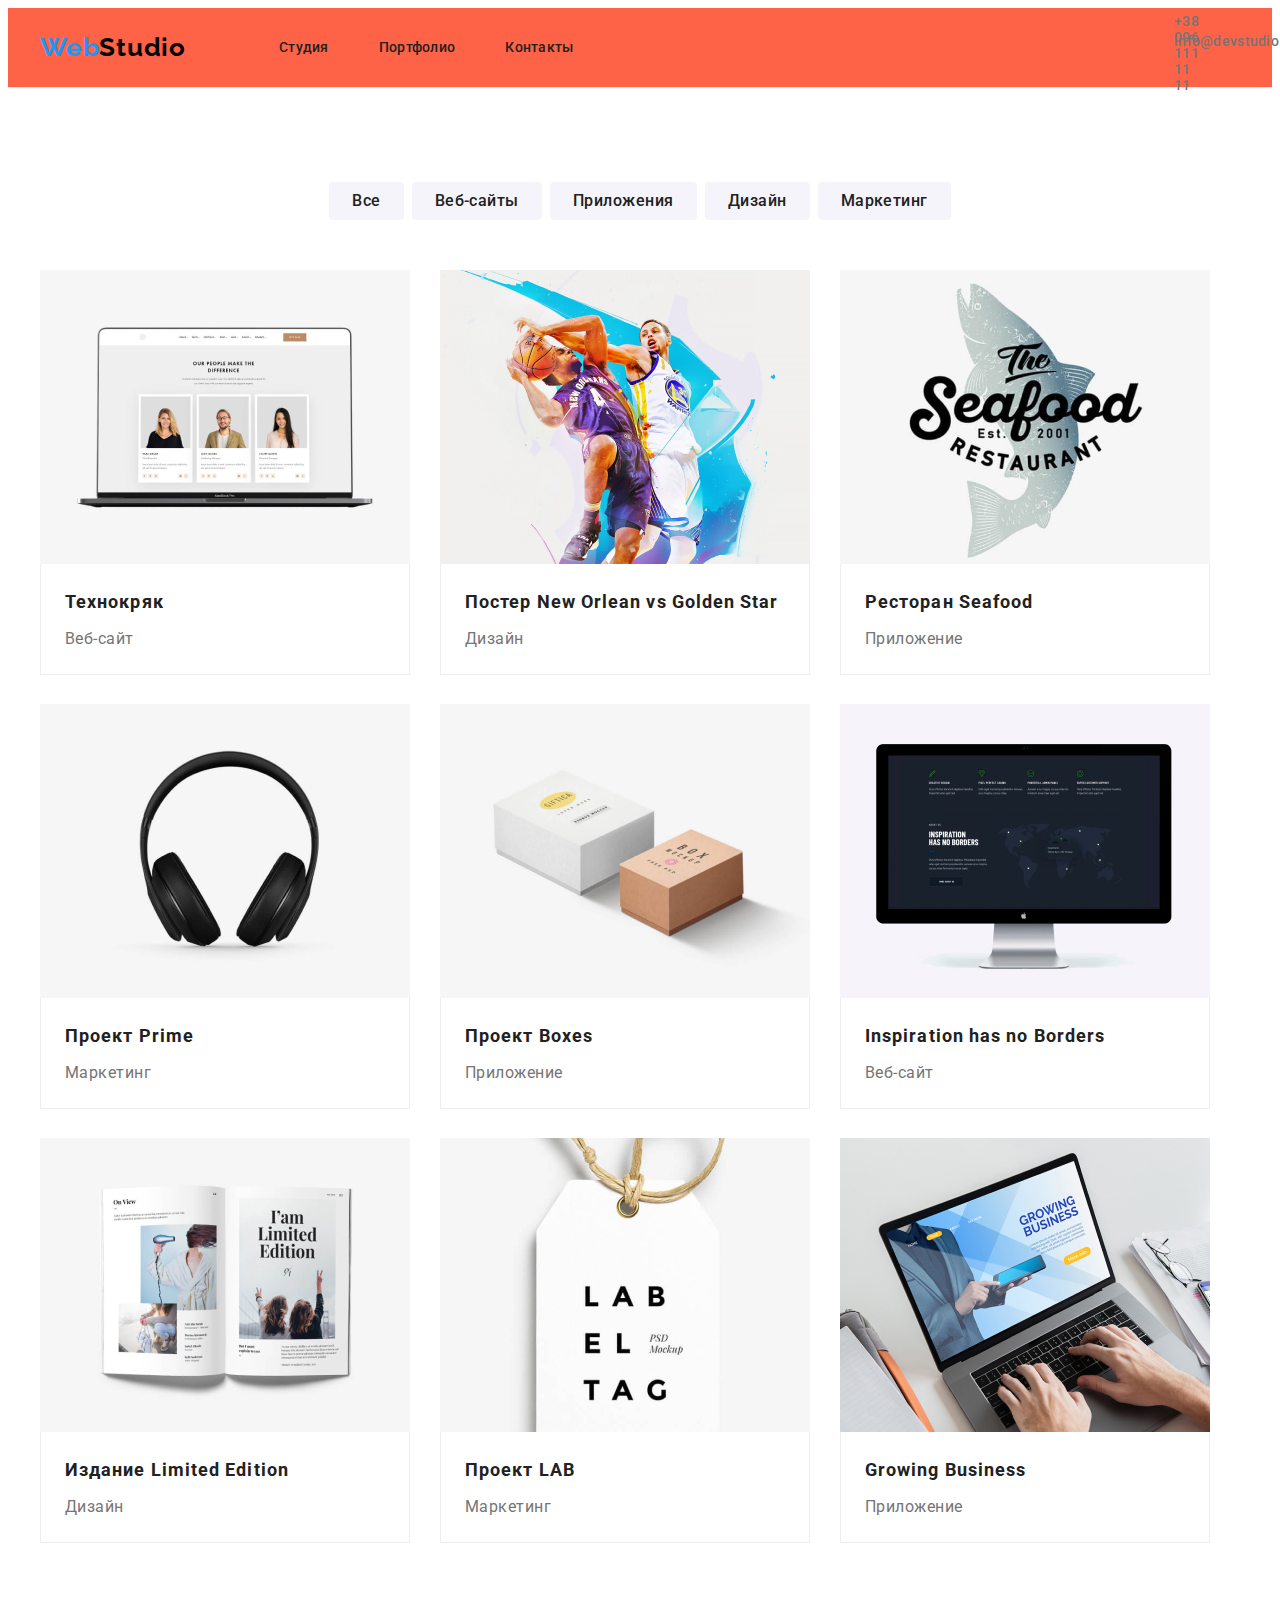
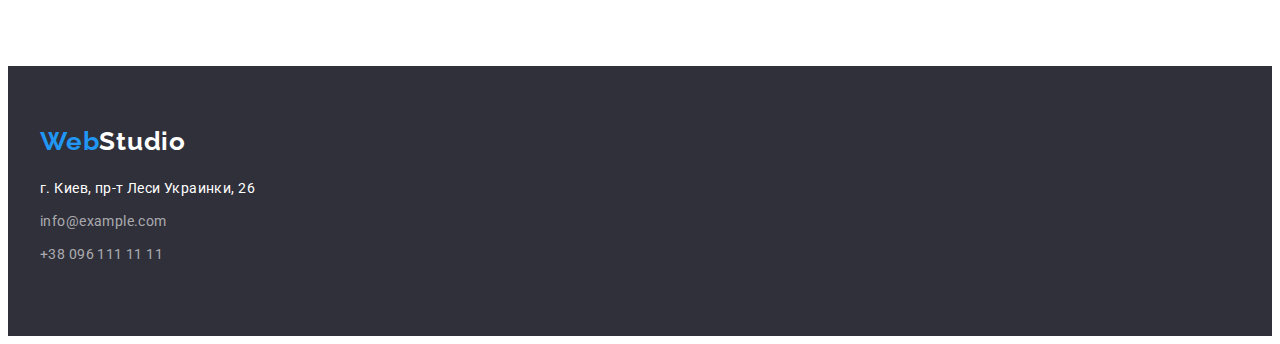
==== portfolio.html @ 63d54dc2 "hw04" ====
<!DOCTYPE html>
<html lang="ru">

<head>
    <meta charset="UTF-8" />
    <meta name="viewport" content="width=device-width, initial-scale=1.0" />
    <title>WebStudio</title>
    <link rel="preconnect" href="https://fonts.gstatic.com">
    <link href="https://fonts.googleapis.com/css2?family=Raleway:wght@700&family=Roboto:wght@400;500;700;900&display=swap" rel="stylesheet">
    <link rel="stylesheet" href="https://cdnjs.cloudflare.com/ajax/libs/modern-normalize/1.0.0/modern-normalize.min.css" integrity="sha512-ISS7cAi1PEhQ8jnbJpJZMd29NlhNj4AWYyLOSp2CE/CsHxTCu+r+t0D2yoJudVrd0/8fTVPUVDzY5Tvli75u/g==" crossorigin="anonymous" />
    <link rel="stylesheet" href="./css/style.css">
</head>

<body>
    <header class="header">
        <div class="container">
        <nav class="navigation">
            <a class="logo-link link" href="/" aria-label="логотип сайта">
                <span class="logo-link">Web</span><span class="logo-right">Studio</span></a>
                           
            <ul class="navigation-list list">
                <li class="navigation-list-item">
                    <a class="navigation-list-link link" href="./index.html">Студия</a>
                </li>
                <li class="navigation-list-item">
                    <a class="navigation-list-link link" href="#">Портфолио</a>
                </li>
                <li class="navigation-list-item">
                    <a class="navigation-list-link link" href="#">Контакты</a>
                </li>
                </ul>
        </nav>
        <address class="address">
            <a class="header-contact-mail link" href="mailto:info@devstudio.com">info@devstudio.com</a>
            <a class="header-contact-tel link" href="tel:+380961111111">+38 096 111 11 11</a>
        </address>
        </div>
    </header>
    <main>
        <!-- Portfolio -->
        <section class="portfolio"> 
            <div class="container">
                <h1 class="visually-hidden">Портфолио</h1>
                <ul class="button-list list">
                    <li class="button-list-item"><button class="portfolio-modal-button" type="button">Все</button></li>
                    <li class="button-list-item"><button class="portfolio-modal-button" type="button">Веб-сайты</button></li>
                    <li class="button-list-item"><button class="portfolio-modal-button" type="button">Приложения</button></li>
                    <li class="button-list-item"><button class="portfolio-modal-button" type="button">Дизайн</button></li>
                    <li class="button-list-item"><button class="portfolio-modal-button" type="button">Маркетинг</button></li>
                </ul>
            </div>
            <div class="container">
                <ul class="project-list list">
                    <li class="project-list-item">
                    <a class="project-list-link link" href="#">
                        <img src="./hw-02/project-1.jpg" alt="ноутбук" width="370" height="294">
                        <div class="project-description">
                        <h2 class="project-title">Технокряк</h2>
                        <p class="project-text">Веб-сайт</p>
                    </div>
                    </a>
                    </li>
                    <li class="project-list-item">
                    <a class="project-list-link link" href="#">
                        <img src="./hw-02/project-2.jpg" alt="два баскетболиста" width="370" height="294">
                        <div class="project-description">
                        <h2 class="project-title">Постер New Orlean vs Golden Star</h2>
                        <p class="project-text">Дизайн</p>
                    </div>
                    </a>
                    </li>
                    <li class="project-list-item">
                    <a class="project-list-link link" href="#">
                        <img src="./hw-02/project-3.jpg" alt="логотип ресторана" width="370" height="294">
                        
                        <div class="project-description">
                        <h2 class="project-title">Ресторан Seafood</h2>
                        <p class="project-text">Приложение</p>
                    </div>
                    </a>
                    </li>
                    <li class="project-list-item">
                        <a class="project-list-link link" href="#">
                        <img src="./hw-02/project-4.jpg" alt="наушники" width="370" height="294">
                        <div class="project-description">
                        <h2 class="project-title">Проект Prime</h2>
                        <p class="project-text">Маркетинг</p>
                    </div>
                    </a>
                    </li>
                    <li class="project-list-item">
                    <a class="project-list-link link" href="#">
                        <img src="./hw-02/project-5.jpg" alt="две коробки" width="370" height="294">
                        <div class="project-description">
                        <h2 class="project-title">Проект Boxes</h2>
                        <p class="project-text">Приложение</p>
                    </div>
                    </a>
                    </li>
                    <li class="project-list-item"><a class="project-list-link link" href="#">
                        <img src="./hw-02/project-6.jpg" alt="экран компьютера" width="370" height="294">
                        <div class="project-description">
                        <h2 class="project-title">Inspiration has no Borders</h2>
                        <p class="project-text">Веб-сайт</p>
                    </div>
                    </a>
                    </li>
                    <li class="project-list-item"><a class="project-list-link link" href="#">
                        <img src="./hw-02/project-7.jpg" alt="открытый журнал" width="370" height="294">
                        <div class="project-description">
                        <h2 class="project-title">Издание Limited Edition</h2>
                        <p class="project-text">Дизайн</p>
                    </div>
                    </a>
                    </li>
                    <li class="project-list-item"><a class="project-list-link link" href="#">
                        <img src="./hw-02/project-8.jpg" alt="бирка" width="370" height="294">
                        <div class="project-description">
                        <h2 class="project-title">Проект LAB</h2>
                        <p class="project-text">Маркетинг</p>
                    </div>
                    </a>
                    </li>
                    <li class="project-list-item"><a class="project-list-link link" href="#">
                        <img src="./hw-02/project-9.jpg" alt="печатают на ноутбуке" width="370" height="294">
                        <div class="project-description">
                        <h2 class="project-title">Growing Business</h2>
                        <p class="project-text">Приложение</p>
                    </div>
                    </a>
                    </li>
                </ul>
            </div>
        </section>
    </main>
    <footer class="footer">
        <div class="container">
        <a class="footer-logo-link link" href="/" aria-label="логотип сайта">
            <span class="logo-link">Web</span><span class="logo-right-dark">Studio</span></a>
       <address class="address">
        <div class="footer-address-container">   
        <ul class="footer-address-list list">
           <li class="footer-address-list-item"><p class="footer-address">г. Киев, пр-т Леси Украинки, 26</p></li>
           <li class="footer-address-list-item"><a class="footer-contact-mail link" href="mailto:info@example.com">info@example.com</a></li> 
           <li class="footer-address-list-item"><a class="footer-contact-tel link" href="tel:+380991111111">+38 096 111 11 11</a></li>
        </ul>
    </div>
        </address>
    </div>
    </footer>
</body>

</html>
---- css/style.css ----
/* цвет основного текста #212121 */
/* вторичный цвет текста  #757575;
 */
/* белый #FFFFFF  */
/* акцент #2196F3; #000000; rgba(255, 255, 255, 0.6); */
/* вторичный цвет фона #2F303A; */

:root {
  --primary-text-color: #212121;
  --primary-white-color: #FFFFFF;
  --secondary-text-color: #757575;
  --main-font: "Roboto", sans-serif;
  --secondary-font: "Raleway", sans-serif
  
  /*--accent-color-blue: #2196F3;;
  --accent-color-dark: #000000;
  --accent-color-footer: rgba(255, 255, 255, 0.6);*/
  
}

body {
  font-family: var(--main-font)
  
}

/*====== specifications=====*/

.visually-hidden {
    position: absolute;
    width: 1px;
    height: 1px;
    margin: -1px;
    border: 0;
    padding: 0;
    
    white-space: nowrap;
    clip-path: inset(100%);
    clip: rect(0 0 0 0);
    overflow: hidden;
  }

 
 
h1,
h2,
h3,
h4,
h5,
h6 {
  margin: 0;
}

ul,
ol {
  margin: 0;
  padding: 0;
}
  
p {
  margin: 0;
}

img {
  display: block;
}

.list {
  list-style: none;}

.link {
  text-decoration: none;
}

 /*========= end specifications=======*/

  /*====header===*/

.header {
padding-top: 24px;
padding-bottom: 24px;
border-bottom: 1px solid #ececec;
background-color: tomato;
}

.header .container {
    display: flex;
    align-items: center;
  }

.header .logo-right {
    margin-right: 93px;
    
  }
  /*.address {
    margin-top: 20px;
    }*/

.header .address {
    margin-left: auto;
    
  }

.header-contact-mail, .header-contact-tel {
    margin-right: 50px;
    display: flex;
    align-items: center;
    width: 16px;
    height: 12px;
    fill: #757575;
     }


    
/*.mail {
  display: inline-block;
  content: "";
  width: 16px;
  height: 12px;
  fill: #757575;
}*/
  
/*.header-contact-mail::before {
  display: block;
  background-color: var(--primary-white-color)
  width: 16px;
  height: 12px;
  fill: #757575;
}*/

.navigation {
  display: flex;
  align-items: center;
}

.navigation-list {
    display: flex;
    
}

  .navigation-list-item:not(:last-child) {
    margin-right: 50px;
  }

.logo-link {
  font-family: "Raleway", sans-serif;
  font-weight: 700;
  font-size: 26px;
  line-height: 1.192;
  letter-spacing: 0.03em;
  color: #2196F3;
 }
.logo-right {
  color: #000000;
 }
  
 .logo-right-dark {
  color: var(--primary-white-color);
  
 }
  
.navigation-list-link, .navigation-list-item {
font-weight: 500;
font-size: 14px;
line-height: 1.143;
letter-spacing: 0.02em;
color: var(--primary-text-color);
}
.navigation-list-link:hover,
.navigation-list-link:focus,
.header-contact-mail:hover,
.header-contact-mail:focus,
.header-contact-tel:hover,
.header-contact-tel:focus {
  color: #2196F3;
}

.header-contact-mail, .header-contact-tel {
font-family: var(--main-font);
font-weight: 500;
font-size: 14px;
line-height: 1.143;
letter-spacing: 0.02em;
color: var(--secondary-text-color);
}

.address {
  font-style: normal;
}
.container {
width: 1200px;
padding: 0 15px;
margin: 0 auto;
}

/*======end header =====*/

/*====== hero =====*/

.hero {
  background-color: #2F303A;
  padding-top: 200px;
  padding-bottom: 200px;
  background-image: linear-gradient(
    rgba(47, 48, 58, 0.4), 
    rgba(47, 48, 58, 0.4)), 
    url("../hero-img/hero-bg.jpg");
  background-repeat: no-repeat;
  background-size: cover;
}

/*.hero .container {
  padding-left: 252px;
  padding-right: 252px;
}*/

.hero-main-heading { 
  font-family: var(--main-font);
  font-weight: 900;
  font-size: 44px;
  line-height: 1.364;
  text-align: center;
  letter-spacing: 0.06em;
  text-transform: uppercase;
  color: var(--primary-white-color);
  margin-bottom: 30px;
 }

.modal-btn {
  min-width: 200px;
  height: 50px;
  border: 1px solid #2196F3;
  border-radius: 4px;
  font-family: var(--main-font);
  font-weight: 700;
  font-size: 16px;
  line-height: 1.875;
  display: block;
  margin: 0 auto;
  align-items: center;
  text-align: center;
  letter-spacing: 0.06em;
  background-color:  #2196F3;
  color: var(--primary-white-color);
  cursor: pointer;
  padding: 10px 32px;
  
  }

  .specifications {
  padding-top: 94px;
  padding-bottom: 94px;
  }
.hero-specification-list {
  display: flex;
  }


.hero-specification-heading {
  font-family: var(--main-font);
  font-weight: 700;
  font-size: 14px;
  line-height: 1.143;
  letter-spacing: 0.03em;
  text-transform: uppercase;
  color: var(--primary-text-color);
  margin-bottom: 10px;
}
.hero-specification-text {
  font-family: var(--main-font);
  font-weight: 400;
  font-size: 14px;
  line-height: 1.714;
  letter-spacing: 0.03em;
  color: var(--secondary-text-color);
}

.hero-specification-list-item:not(:last-child) {
  margin-right: 30px;
 }
  /*===== end hero =====*/

  /*====== about ======*/

  .about {
    
    
    padding-bottom: 94px;
  }
  .about-list {
    display: flex;
  }
  .about-title {
    font-family: var(--main-font);
    font-weight: 700;
    font-size: 36px;
    line-height: 1.167;
    text-align: center;
    letter-spacing: 0.03em;
    color: var(--primary-text-color);
    margin-bottom: 50px;
  }

  .about-list-item:not(:last-child) {
    margin-right: 30px;
  }
  /*.about .container {
    margin-bottom: 94px;
  }*/
 
  /*====== end about ======*/

  /*===== team ====*/
  .team {
   background-color: #F5F4FA;
   padding-top: 94px;
   padding-bottom: 94px;;
}
  .team-title {
    font-family: var(--main-font);
    font-weight: 700;
    font-size: 36px;
    line-height: 1.167;
    text-align: center;
    letter-spacing: 0.03em;
    color: var(--primary-text-color);
    margin-bottom: 50px;
}
  /*.team-list
  
  .team-list-link*/
 .team-list {
    display: flex;
    
}
.social-list {
  display: flex;
  justify-content: space-between;

}

.social-list-icon {
  fill: #AFB1B8;
  width: 20px;
  height: 20px;
}

.social-list-link {
  display: flex;
  justify-content: center;
  align-items: center;
  width: 44px;
  height: 44px;
  border-radius: 50%;
  background-color:  #F5F4FA;
}
.social-list-link:hover,
.social-list-link:focus {
  background-color: #2196F3;;
}
.social-list-link:hover .social-list-icon,
.social-list-link:focus .social-list-icon {
  fill: var(--primary-white-color)
}

 .team-list-item:not(:last-child) {
    margin-right: 30px;

 }
 .team-list-discription {
  padding: 30px 32px;
  
 }
.team-list-item {
  width: 270px;
  height: 428px;
  background: #FFFFFF;
  box-shadow: 0px 1px 3px rgba(0, 0, 0, 0.12), 0px 1px 1px rgba(0, 0, 0, 0.14), 0px 2px 1px rgba(0, 0, 0, 0.2);
  border-radius: 0px 0px 4px 4px;
}
.team-list-item:hover,
.team-list-item:focus {
  box-shadow: 0px 4px 4px rgba(0, 0, 0, 0.25), 0px 4px 4px rgba(0, 0, 0, 0.25), 0px 4px 4px rgba(0, 0, 0, 0.25);}
  
  .team-name {
    font-family: var(--main-font);
    font-weight: 500;
    font-size: 16px;
    line-height: 1.188;
    text-align: center;
    letter-spacing: 0.03em;
    color: var(--primary-text-color);
    
    margin-bottom: 10px;
  }
  .team-position {
    font-family: var(--main-font);
    font-weight: 400;
    font-size: 16px;
    line-height: 1.188;
    text-align: center;
    letter-spacing: 0.03em;
    color:var(--secondary-text-color);
    margin-bottom: 16px;
  }
/*====== end team ======*/

/*====== portfolio ====*/

/*.button-list*/

/*.button-list-item {
  font-family: var(--main-font);
  font-weight: 500;
  font-size: 16px;
  line-height: 1.625;
  text-align: center;
  letter-spacing: 0.03em;
  color: var(--primary-text-color);
  } 
  */
.portfolio {
  padding-top: 94px;
  padding-bottom: 94px;
}
.button-list {
  display: flex;
  justify-content: center;
  margin-bottom: 34px;
  padding-bottom: 16px;
   
}

.button-list-item:not(:last-child) {
  margin-right: 8px;

}

.portfolio-modal-button {

  min-width: 73px;
  height: 38px;
  border: 1px solid #F5F4FA;
  border-radius: 4px;
  font-family: var(--main-font);
  font-weight: 500;
  font-size: 16px;
  line-height: 1.625;
  display: flex;
  align-items: center;
  text-align: center;
  letter-spacing: 0.03em;
  background-color: #F5F4FA;
  color: var(--primary-text-color);
  cursor: pointer;
  padding: 6px 22px;
}

.portfolio-modal-button:hover,
.portfolio-modal-button:focus {
  background-color: #2196F3;
  color: var(--primary-white-color);

}

/*.project-list
.project-list-item
.project-list-link
border: 1px solid #eeeeee;*/


.project-list-item:nth-child(3n) {
  margin-right: 0;
}

.project-list-item:nth-last-child(-n + 3n) {
  margin-bottom: 0;
}

.project-list {
  display: flex;
  flex-wrap: wrap;
}
.project-list-item {
  width: 370px;
  height: 404px;
  
  margin-right: 30px;
  margin-bottom: 30px;
}

.project-description {
  padding: 20px 24px;
  border: 1px solid #eeeeee;
  border-top: none;
}


.project-title {
  font-family: var(--main-font);
  font-weight: 700;
  font-size: 18px;
  line-height: 2;
  letter-spacing: 0.06em;
  color: var(--primary-text-color);
  margin-bottom: 4px;
 
}

.project-text {
  font-family: var(--main-font);
  font-weight: 400;
  font-size: 16px;
  line-height: 1.875;
  letter-spacing: 0.03em;
  color: var(--secondary-text-color);
}

/*======footer=====*/
.footer {
  background-color:#2F303A;
  padding-top: 60px;
  padding-bottom: 60px;
}
.footer .container {
  flex-direction: column;
  }
  
  
/*.footer-logo-link {
padding-top: 60px;
margin-bottom: 20px;
}*/
.footer-logo-link {
  font-family: "Raleway", sans-serif;
  font-weight: 700;
  font-size: 26px;
  line-height: 1.192;
  letter-spacing: 0.03em;
  color: #2196F3;
  }
.footer-contact-mail, .footer-contact-tel {
  font-family: var(--main-font);
  font-weight: 400;
  font-size: 14px;
  line-height: 1.714;
  letter-spacing: 0.03em;
  color:rgba(255, 255, 255, 0.6);
  }
  /*.footer-address-container {
    padding-bottom: ;
  }*/

.footer-address-list-item:not(last-child) {
    margin-bottom: 9px;
  }

.footer-address {
    font-family: var(--main-font);
    font-weight: 400;
    font-size: 14px;
    line-height: 1.714;
    letter-spacing: 0.03em;
    color: var(--primary-white-color);
    margin-top: 20px;
  }
  /*.footer .address {
    padding-bottom: 60px;
  }*/
.footer-contact-mail:hover,
.footer-contact-mail:focus,
.footer-contact-tel:hover,
.footer-contact-tel:focus {
    color: #2196F3;}

  /*====end footer====*/
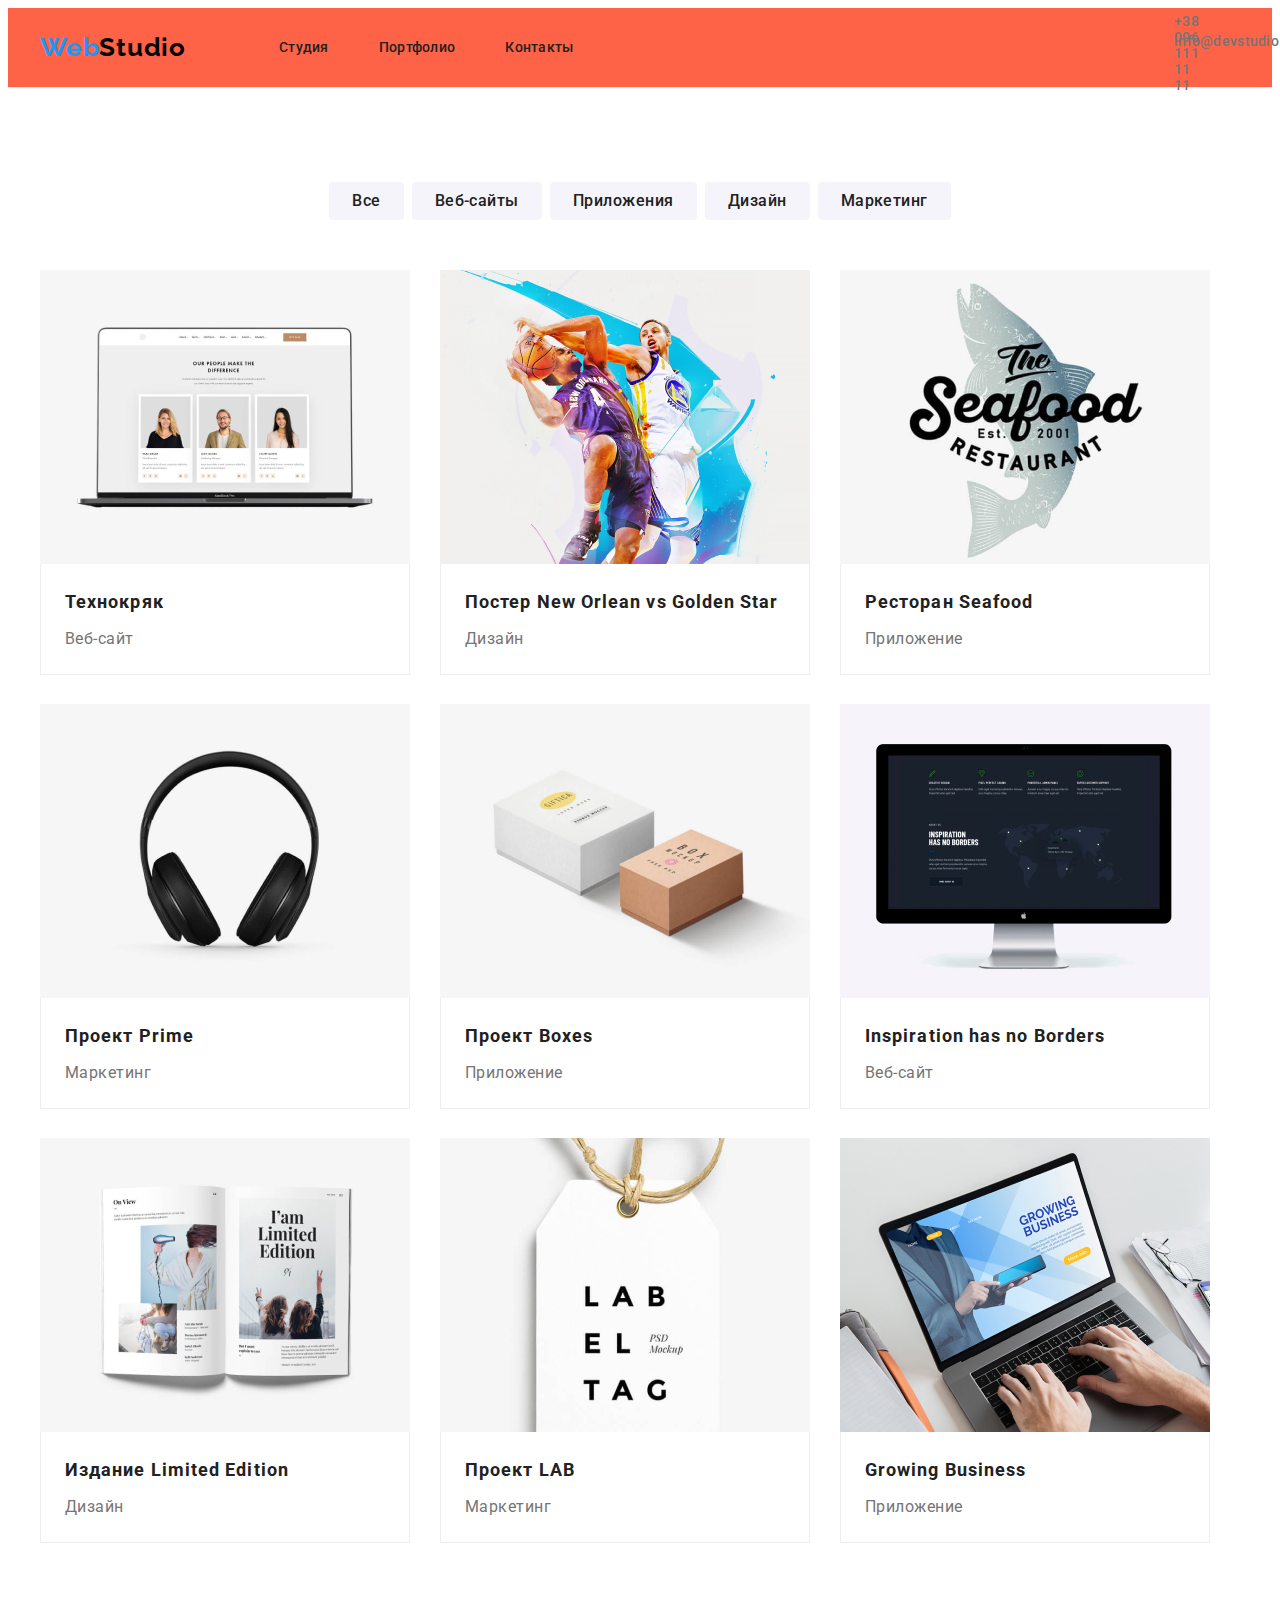
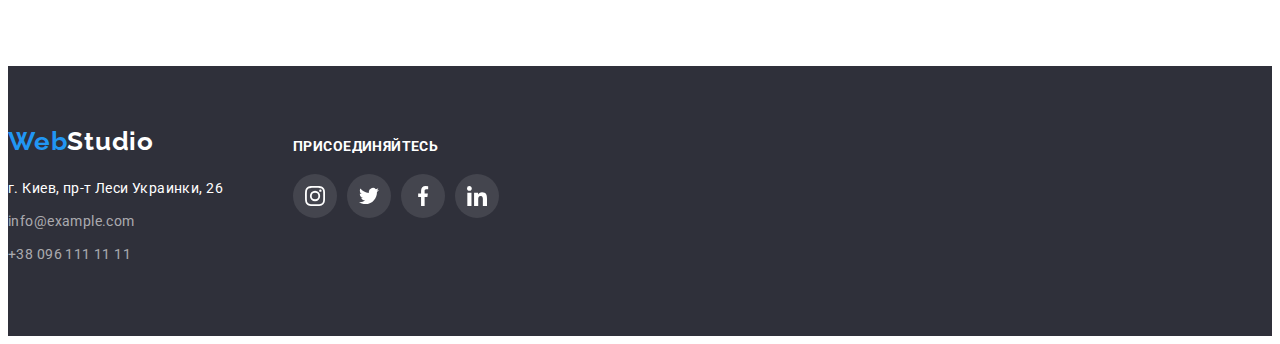
==== commit a32fcdce: "footer/Header" ====
--- a/portfolio.html
+++ b/portfolio.html
@@ -134,19 +134,50 @@
         </section>
     </main>
     <footer class="footer">
-        <div class="container">
-        <a class="footer-logo-link link" href="/" aria-label="логотип сайта">
+        <div class="footer-container-address">
+    <a class="footer-logo-link link" href="/" aria-label="логотип сайта">
             <span class="logo-link">Web</span><span class="logo-right-dark">Studio</span></a>
-       <address class="address">
-        <div class="footer-address-container">   
-        <ul class="footer-address-list list">
-           <li class="footer-address-list-item"><p class="footer-address">г. Киев, пр-т Леси Украинки, 26</p></li>
-           <li class="footer-address-list-item"><a class="footer-contact-mail link" href="mailto:info@example.com">info@example.com</a></li> 
-           <li class="footer-address-list-item"><a class="footer-contact-tel link" href="tel:+380991111111">+38 096 111 11 11</a></li>
-        </ul>
-    </div>
-        </address>
-    </div>
+        <address class="address">
+            <ul class="footer-address-list list">
+                <li class="footer-address-list-item"><p class="footer-address">г. Киев, пр-т Леси Украинки, 26</p></li>
+                <li class="footer-address-list-item"><a class="footer-contact-mail link" href="mailto:info@example.com">info@example.com</a></li> 
+                <li class="footer-address-list-item"><a class="footer-contact-tel link" href="tel:+380991111111">+38 096 111 11 11</a></li>
+             </ul>
+        
+        </address></div>
+        <div class="footer-container-connect">
+        <p class="connect">ПРИСОЕДИНЯЙТЕСЬ</p>
+        <ul class="footer-social-list list">
+            <li class="footer-social-list-item">
+                <a class="footer-social-list-link link" href="">
+                <svg class="footer-social-list-icon">
+                <use href="./sprite.svg#icon-instagram"></use>
+                </svg>
+                </a>
+            </li>
+            <li class="footer-social-list-item">
+                <a class="footer-social-list-link link" href="">
+                <svg class="footer-social-list-icon">
+                <use href="./sprite.svg#icon-twitter"></use>
+                </svg>
+                </a>
+            </li>
+            <li class="footer-social-list-item">
+                <a class="footer-social-list-link link" href="">
+                <svg class="footer-social-list-icon">
+                <use href="./sprite.svg#icon-facebook"></use>
+                </svg>
+                </a>
+            </li>
+        <li class="footer-social-list-item">
+            <a class="footer-social-list-link link" href="">
+            <svg class="footer-social-list-icon">
+            <use href="./sprite.svg#icon-linkedin"></use>
+            </svg>
+            </a>
+        </li>
+         </ul>
+        </div>
     </footer>
 </body>
 
--- a/css/style.css
+++ b/css/style.css
@@ -109,7 +109,10 @@
     fill: #757575;
      }
 
-
+.address-link {
+  display: flex;
+  align-items: center;
+}
     
 /*.mail {
   display: inline-block;
@@ -198,6 +201,11 @@
 
 .hero {
   background-color: #2F303A;
+  background-position: center;
+  text-align: center;
+  max-width: 1600px;
+  margin-left: auto;
+  margin-right: auto;
   padding-top: 200px;
   padding-bottom: 200px;
   background-image: linear-gradient(
@@ -253,7 +261,7 @@
 .hero-specification-list {
   display: flex;
   }
-
+  
 
 .hero-specification-heading {
   font-family: var(--main-font);
@@ -277,13 +285,49 @@
 .hero-specification-list-item:not(:last-child) {
   margin-right: 30px;
  }
+ .specification-container {
+  display: flex;
+  width: 270px;
+  height: 120px;
+  border-radius: 4px;
+  background-size: contain;
+  background-repeat: no-repeat;
+  background-position: center;
+  background-color: #F5F4FA;
+  padding: 25px 100px;
+  margin-bottom: 30px;
+ }
+ .specification-icon {
+  
+  width: 70px;
+  height: 70px;
+ }
+ /*.hero-specification-list-item::before {
+   display: block;
+   content: "";
+   height: 120px;
+   background-size: contain;
+   background-repeat: no-repeat;
+   background-position: center;
+   background-color: #F5F4FA;
+   padding: 25px 100px;
+   margin-bottom: 30px;
+ }
+
+
+ .icon-antenna::before{
+   background-image: url("../svg-icons/antenna.svg");}
+ .icon-clock::before{
+   background-image: url("../svg-icons/clock.svg");}
+ .icon-diagram::before{
+   background-image: url("../svg-icons/diagram.svg");}
+ .icon-astronaut::before{
+   background-image: url("../svg-icons/astronaut.svg");}*/
   /*===== end hero =====*/
 
   /*====== about ======*/
 
   .about {
-    
-    
     padding-bottom: 94px;
   }
   .about-list {
@@ -404,6 +448,55 @@
   }
 /*====== end team ======*/
 
+/*====== customers ====*/
+  .regular-customers {
+  background-color: #F5F4FA;
+  padding-top: 94px;
+  padding-bottom: 94px;;
+}
+ .customers-title {
+   font-family: var(--main-font);
+   font-weight: 700;
+   font-size: 36px;
+   line-height: 1.167;
+   text-align: center;
+   letter-spacing: 0.03em;
+   color: var(--primary-text-color);
+   margin-bottom: 50px;
+}
+.regular-customers {
+  background-color: var(--primary-white-color);
+}
+.customers {
+  display: flex;
+  justify-content: space-between;
+}
+.customers-list-icon {
+  fill: #AFB1B8;
+  /*width: 45px;
+  height: 45px;*/
+  }
+.customers-list-link {
+  display: flex;
+  justify-content: center;
+  align-items: center;
+  width: 170px;
+  height: 90px;
+  border: 1px solid #AFB1B8;
+  box-sizing: border-box;
+  border-radius: 4px;
+  background-color: var(--primary-white-color);
+}
+.customers-list-link:hover,
+.customers-list-link:focus {
+  border-color: #2196F3;
+}
+.customers-list-link:hover .customers-list-icon,
+.customers-list-link:focus .customers-list-icon {
+  fill: #2196F3;
+}
+
+/*====== end customers ====*/
 /*====== portfolio ====*/
 
 /*.button-list*/
@@ -493,7 +586,11 @@
   border: 1px solid #eeeeee;
   border-top: none;
 }
-
+.project-list-item:focus,
+.project-list-item:hover {
+  box-shadow: 0px 1px 1px rgba(0, 0, 0, 0.12), 0px 4px 4px rgba(0, 0, 0, 0.06), 1px 4px 6px rgba(0, 0, 0, 0.16);
+
+}
 
 .project-title {
   font-family: var(--main-font);
@@ -517,20 +614,17 @@
 
 /*======footer=====*/
 .footer {
+  display: flex;
   background-color:#2F303A;
   padding-top: 60px;
   padding-bottom: 60px;
-}
-.footer .container {
-  flex-direction: column;
-  }
-  
-  
-/*.footer-logo-link {
-padding-top: 60px;
-margin-bottom: 20px;
-}*/
-.footer-logo-link {
+  
+}
+/*.footer .container {
+  
+  }*/
+  
+  .footer-logo-link {
   font-family: "Raleway", sans-serif;
   font-weight: 700;
   font-size: 26px;
@@ -546,10 +640,9 @@
   letter-spacing: 0.03em;
   color:rgba(255, 255, 255, 0.6);
   }
-  /*.footer-address-container {
-    padding-bottom: ;
-  }*/
-
+  .footer-address-list {
+    margin-right: 70px;
+  }
 .footer-address-list-item:not(last-child) {
     margin-bottom: 9px;
   }
@@ -563,14 +656,55 @@
     color: var(--primary-white-color);
     margin-top: 20px;
   }
-  /*.footer .address {
-    padding-bottom: 60px;
-  }*/
+  
 .footer-contact-mail:hover,
 .footer-contact-mail:focus,
 .footer-contact-tel:hover,
 .footer-contact-tel:focus {
     color: #2196F3;}
 
+
+    .footer-social-list {
+      display: flex;
+      justify-content: space-between;
+    }
+    .footer-social-list-icon {
+      fill: #FFFFFF;
+      width: 20px;
+      height: 20px;
+    }
+    .footer-social-list-item:not(last-child) {
+      margin-right: 10px;
+    }
+.footer-social-list-link {
+  display: flex;
+  justify-content: center;
+  align-items: center;
+  width: 44px;
+  height: 44px;
+  border-radius: 50%;
+  background-color:  rgba(255, 255, 255, 0.1);
+}
+
+    .footer-social-list-link:hover,
+    .footer-social-list-link:focus {
+      background-color: #2196F3;;
+    }
+    .footer-social-list-link:hover .footer-social-list-icon,
+    .footer-social-list-link:focus .footer-social-list-icon {
+      fill: var(--primary-white-color)
+    }
+    .connect {
+      font-family: var(--main-font);
+      font-weight: 700;
+      font-size: 14px;
+      line-height: 1,143;
+      letter-spacing: 0.03em;
+      text-transform: uppercase;
+      color: #FFFFFF;
+      margin-bottom: 20px;
+      padding-top: 12px;
+    }
+
   /*====end footer====*/
   
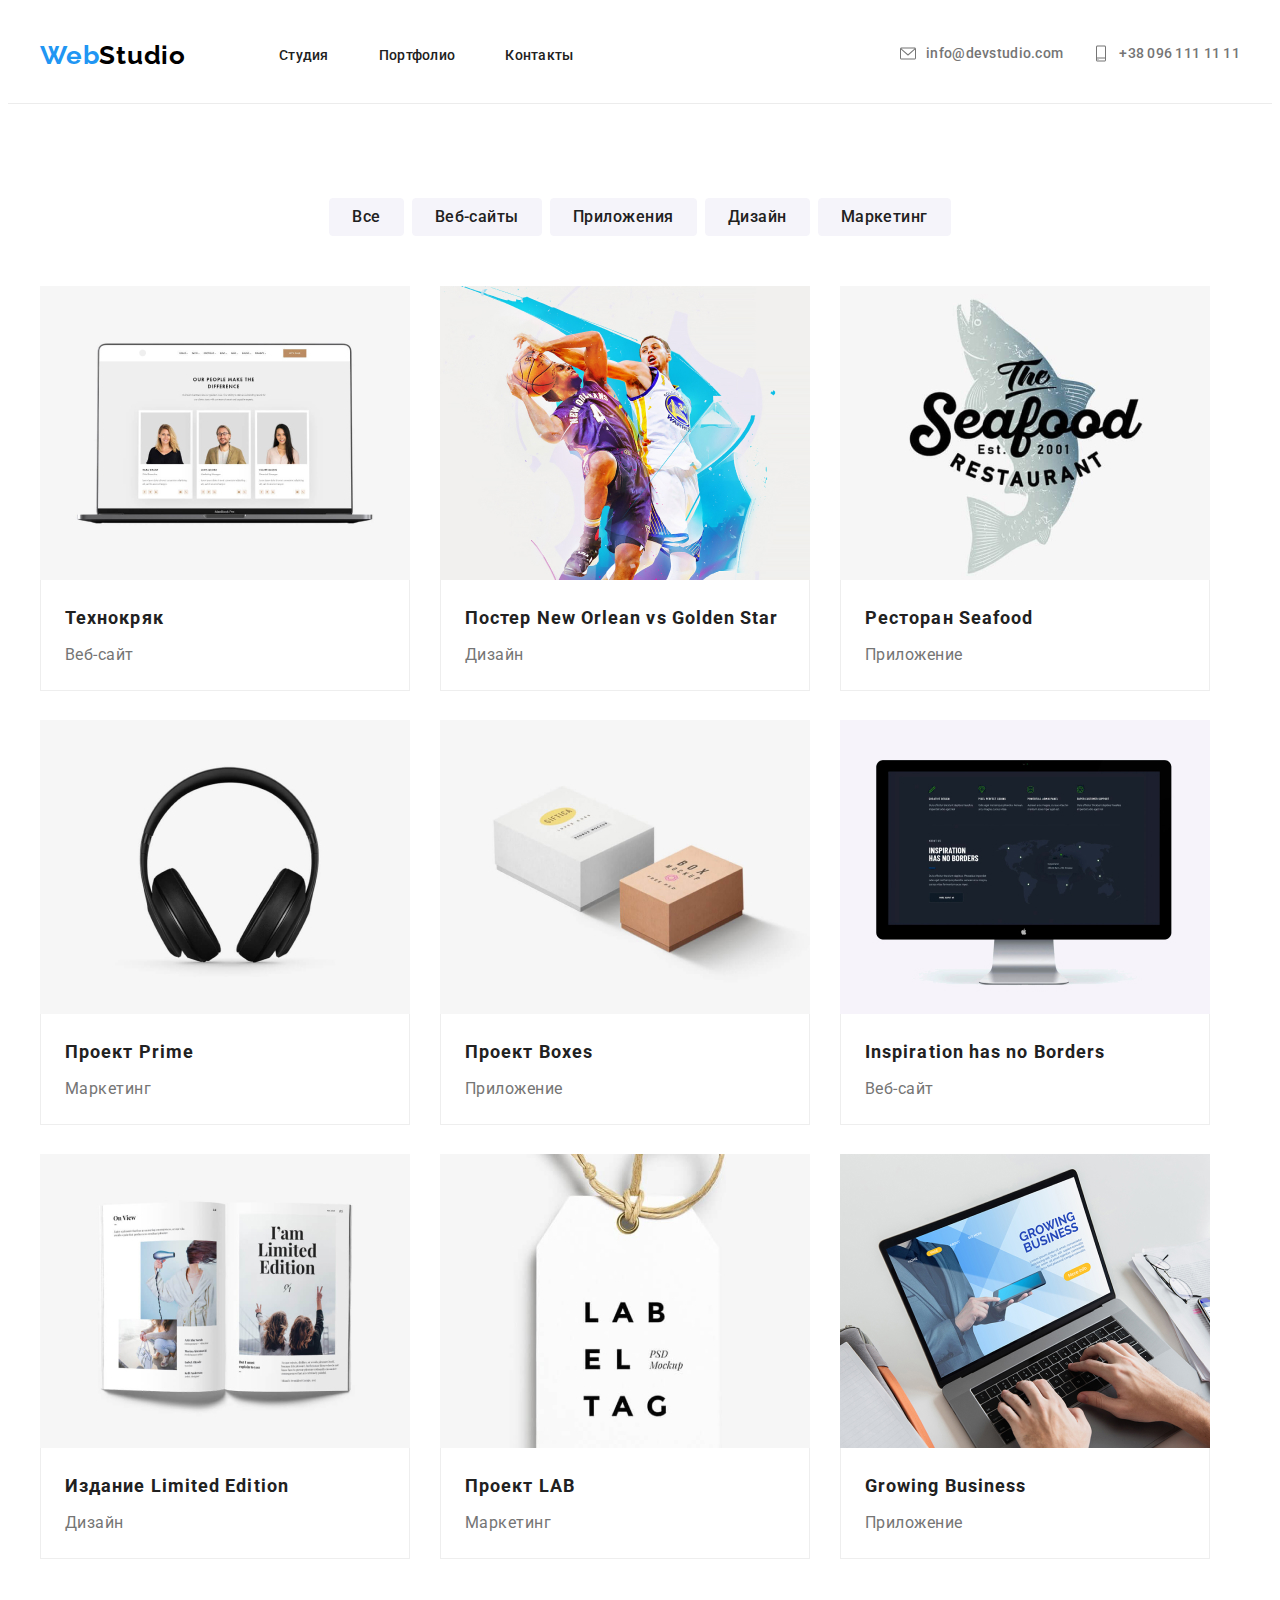
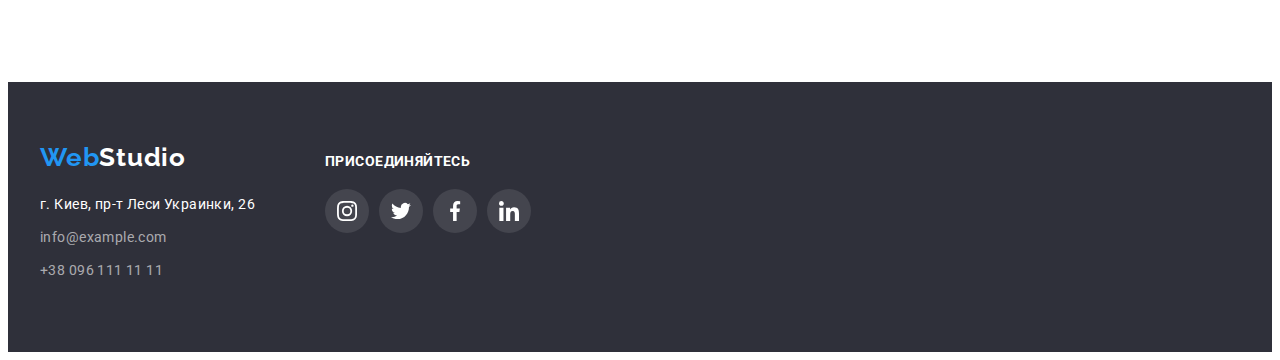
==== commit 53bb7171: "foooter, portfolio, social-link" ====
--- a/portfolio.html
+++ b/portfolio.html
@@ -14,25 +14,37 @@
 <body>
     <header class="header">
         <div class="container">
-        <nav class="navigation">
-            <a class="logo-link link" href="/" aria-label="логотип сайта">
+            <nav class="navigation">
+                <a class="logo-link link" href="/" aria-label="логотип сайта">
                 <span class="logo-link">Web</span><span class="logo-right">Studio</span></a>
                            
-            <ul class="navigation-list list">
-                <li class="navigation-list-item">
-                    <a class="navigation-list-link link" href="./index.html">Студия</a>
-                </li>
-                <li class="navigation-list-item">
-                    <a class="navigation-list-link link" href="#">Портфолио</a>
-                </li>
-                <li class="navigation-list-item">
-                    <a class="navigation-list-link link" href="#">Контакты</a>
-                </li>
-                </ul>
-        </nav>
-        <address class="address">
-            <a class="header-contact-mail link" href="mailto:info@devstudio.com">info@devstudio.com</a>
-            <a class="header-contact-tel link" href="tel:+380961111111">+38 096 111 11 11</a>
+                <ul class="navigation-list list">
+                    <li class="navigation-list-item">
+                        <a class="navigation-list-link link" href="./index.html">Студия</a>
+                    </li>
+                    <li class="navigation-list-item">
+                        <a class="navigation-list-link link" href="">Портфолио</a>
+                    </li>
+                    <li class="navigation-list-item">
+                        <a class="navigation-list-link link" href="#">Контакты</a>
+                    </li>
+                </ul>
+            </nav>
+    
+            <address class="address">
+                <ul class="address-link list">
+                    <li class="address-list-item"><a class="header-contact-mail link" href="mailto:info@devstudio.com">
+                    <svg class="header-icon" width="16px" hight="12px">
+                    <use href="./sprite.svg#icon-envelope"></use>
+                    </svg>info@devstudio.com
+                    </a>
+                    </li>
+            <li class="address-list-item"><a class="header-contact-tel link" href="tel:+380961111111">
+                <svg class="header-icon" width="10px" hight="16px">
+                <use href="./sprite.svg#icon-smartphone"></use>
+                </svg>+38 096 111 11 11
+                </a></li>
+        </ul>
         </address>
         </div>
     </header>
@@ -134,49 +146,53 @@
         </section>
     </main>
     <footer class="footer">
-        <div class="footer-container-address">
-    <a class="footer-logo-link link" href="/" aria-label="логотип сайта">
-            <span class="logo-link">Web</span><span class="logo-right-dark">Studio</span></a>
-        <address class="address">
-            <ul class="footer-address-list list">
-                <li class="footer-address-list-item"><p class="footer-address">г. Киев, пр-т Леси Украинки, 26</p></li>
-                <li class="footer-address-list-item"><a class="footer-contact-mail link" href="mailto:info@example.com">info@example.com</a></li> 
-                <li class="footer-address-list-item"><a class="footer-contact-tel link" href="tel:+380991111111">+38 096 111 11 11</a></li>
-             </ul>
+        <div class="footer-container-address container">
+            <div class="footer-logo-address">
+                <a class="footer-logo-link link" href="/" aria-label="логотип сайта">
+                    <span class="logo-link">Web</span><span class="logo-right-dark">Studio</span></a>
+            <address class="address">
+                <ul class="footer-address-list list">
+                    <li class="footer-address-list-item"><p class="footer-address">г. Киев, пр-т Леси Украинки, 26</p></li>
+                    <li class="footer-address-list-item"><a class="footer-contact-mail link" href="mailto:info@example.com">info@example.com</a></li> 
+                    <li class="footer-address-list-item"><a class="footer-contact-tel link" href="tel:+380991111111">+38 096 111 11 11</a></li>
+                </ul></div>
+            <div class="footer-container-connect">
+             
+                <p class="connect">ПРИСОЕДИНЯЙТЕСЬ</p>
+                <ul class="footer-social-list list">
+                    <li class="footer-social-list-item">
+                        <a class="footer-social-list-link link" href="">
+                        <svg class="footer-social-list-icon">
+                        <use href="./sprite.svg#icon-instagram"></use>
+                        </svg>
+                        </a>
+                    </li>
+                    <li class="footer-social-list-item">
+                        <a class="footer-social-list-link link" href="">
+                        <svg class="footer-social-list-icon">
+                        <use href="./sprite.svg#icon-twitter"></use>
+                        </svg>
+                        </a>
+                    </li>
+                    <li class="footer-social-list-item">
+                        <a class="footer-social-list-link link" href="">
+                        <svg class="footer-social-list-icon">
+                        <use href="./sprite.svg#icon-facebook"></use>
+                        </svg>
+                        </a>
+                    </li>
+                    <li class="footer-social-list-item">
+                        <a class="footer-social-list-link link" href="">
+                        <svg class="footer-social-list-icon">
+                        <use href="./sprite.svg#icon-linkedin"></use>
+                        </svg>
+                        </a>
+                    </li>
+                </ul>
+            </div>
+            </address>
         
-        </address></div>
-        <div class="footer-container-connect">
-        <p class="connect">ПРИСОЕДИНЯЙТЕСЬ</p>
-        <ul class="footer-social-list list">
-            <li class="footer-social-list-item">
-                <a class="footer-social-list-link link" href="">
-                <svg class="footer-social-list-icon">
-                <use href="./sprite.svg#icon-instagram"></use>
-                </svg>
-                </a>
-            </li>
-            <li class="footer-social-list-item">
-                <a class="footer-social-list-link link" href="">
-                <svg class="footer-social-list-icon">
-                <use href="./sprite.svg#icon-twitter"></use>
-                </svg>
-                </a>
-            </li>
-            <li class="footer-social-list-item">
-                <a class="footer-social-list-link link" href="">
-                <svg class="footer-social-list-icon">
-                <use href="./sprite.svg#icon-facebook"></use>
-                </svg>
-                </a>
-            </li>
-        <li class="footer-social-list-item">
-            <a class="footer-social-list-link link" href="">
-            <svg class="footer-social-list-icon">
-            <use href="./sprite.svg#icon-linkedin"></use>
-            </svg>
-            </a>
-        </li>
-         </ul>
+        
         </div>
     </footer>
 </body>
--- a/css/style.css
+++ b/css/style.css
@@ -76,10 +76,10 @@
   /*====header===*/
 
 .header {
-padding-top: 24px;
-padding-bottom: 24px;
+padding-top: 32px;
+padding-bottom: 32px;
 border-bottom: 1px solid #ececec;
-background-color: tomato;
+
 }
 
 .header .container {
@@ -91,44 +91,11 @@
     margin-right: 93px;
     
   }
-  /*.address {
-    margin-top: 20px;
-    }*/
-
 .header .address {
     margin-left: auto;
-    
-  }
-
-.header-contact-mail, .header-contact-tel {
-    margin-right: 50px;
-    display: flex;
-    align-items: center;
-    width: 16px;
-    height: 12px;
-    fill: #757575;
-     }
-
-.address-link {
-  display: flex;
-  align-items: center;
-}
-    
-/*.mail {
-  display: inline-block;
-  content: "";
-  width: 16px;
-  height: 12px;
-  fill: #757575;
-}*/
-  
-/*.header-contact-mail::before {
-  display: block;
-  background-color: var(--primary-white-color)
-  width: 16px;
-  height: 12px;
-  fill: #757575;
-}*/
+  }
+
+
 
 .navigation {
   display: flex;
@@ -140,7 +107,7 @@
     
 }
 
-  .navigation-list-item:not(:last-child) {
+.navigation-list-item:not(:last-child) {
     margin-right: 50px;
   }
 
@@ -176,7 +143,31 @@
 .header-contact-tel:focus {
   color: #2196F3;
 }
-
+.header-contact-mail:hover .header-icon,
+.header-contact-mail:focus .header-icon,
+.header-contact-tel:hover .header-icon,
+.header-contact-tel:focus .header-icon {
+   fill: currentColor;
+}
+.header-contact-mail, .header-contact-tel {
+  display: inline-flex;
+  align-items: center;
+  fill: #757575;
+   }
+
+.address-link {
+display: inline-flex;
+align-items: baseline;
+}
+.header-icon {
+width: 16px;
+height: 19px;
+fill: #757575;
+align-items: center;
+margin-right: 10px;
+margin-left: 30px;
+
+}
 .header-contact-mail, .header-contact-tel {
 font-family: var(--main-font);
 font-weight: 500;
@@ -395,7 +386,7 @@
   width: 44px;
   height: 44px;
   border-radius: 50%;
-  background-color:  #F5F4FA;
+  
 }
 .social-list-link:hover,
 .social-list-link:focus {
@@ -624,7 +615,7 @@
   
   }*/
   
-  .footer-logo-link {
+.footer-logo-link {
   font-family: "Raleway", sans-serif;
   font-weight: 700;
   font-size: 26px;
@@ -640,7 +631,7 @@
   letter-spacing: 0.03em;
   color:rgba(255, 255, 255, 0.6);
   }
-  .footer-address-list {
+.footer-address-list {
     margin-right: 70px;
   }
 .footer-address-list-item:not(last-child) {
@@ -656,55 +647,72 @@
     color: var(--primary-white-color);
     margin-top: 20px;
   }
-  
-.footer-contact-mail:hover,
-.footer-contact-mail:focus,
-.footer-contact-tel:hover,
-.footer-contact-tel:focus {
-    color: #2196F3;}
-
-
-    .footer-social-list {
+  .connect {
+    font-family: var(--main-font);
+    font-weight: 700;
+    font-size: 14px;
+    line-height: 1,143;
+    letter-spacing: 0.03em;
+    text-transform: uppercase;
+    color: #FFFFFF;
+    margin-bottom: 20px;
+    
+
+  }
+
+  .footer-container-address {
+    display: flex;
+    align-items: baseline;
+  }
+  .footer-logo-address {
+    flex-direction: column;
+  }
+  .address {
+    display: flex;
+    align-items: baseline;
+  }
+  .footer-container-connect {
+    flex-direction: column;
+    align-items: center;
+  }
+  .footer-social-list {
       display: flex;
       justify-content: space-between;
+
     }
-    .footer-social-list-icon {
+    
+  .footer-social-list-item:not(last-child) {
+      margin-right: 10px;
+    }
+    
+  .footer-social-list-link {
+      display: flex;
+      justify-content: center;
+      align-items: center;
+      width: 44px;
+      height: 44px;
+      border-radius: 50%;
+      background-color:  rgba(255, 255, 255, 0.1);
+}    
+  .footer-social-list-icon {
       fill: #FFFFFF;
       width: 20px;
       height: 20px;
-    }
-    .footer-social-list-item:not(last-child) {
-      margin-right: 10px;
-    }
-.footer-social-list-link {
-  display: flex;
-  justify-content: center;
-  align-items: center;
-  width: 44px;
-  height: 44px;
-  border-radius: 50%;
-  background-color:  rgba(255, 255, 255, 0.1);
-}
-
-    .footer-social-list-link:hover,
-    .footer-social-list-link:focus {
+}
+  
+  .footer-contact-mail:hover,
+  .footer-contact-mail:focus,
+  .footer-contact-tel:hover,
+  .footer-contact-tel:focus {
+      color: #2196F3;}
+
+  .footer-social-list-link:hover,
+  .footer-social-list-link:focus {
       background-color: #2196F3;;
     }
-    .footer-social-list-link:hover .footer-social-list-icon,
-    .footer-social-list-link:focus .footer-social-list-icon {
+  .footer-social-list-link:hover .footer-social-list-icon,
+  .footer-social-list-link:focus .footer-social-list-icon {
       fill: var(--primary-white-color)
     }
-    .connect {
-      font-family: var(--main-font);
-      font-weight: 700;
-      font-size: 14px;
-      line-height: 1,143;
-      letter-spacing: 0.03em;
-      text-transform: uppercase;
-      color: #FFFFFF;
-      margin-bottom: 20px;
-      padding-top: 12px;
-    }
-
   /*====end footer====*/
   
